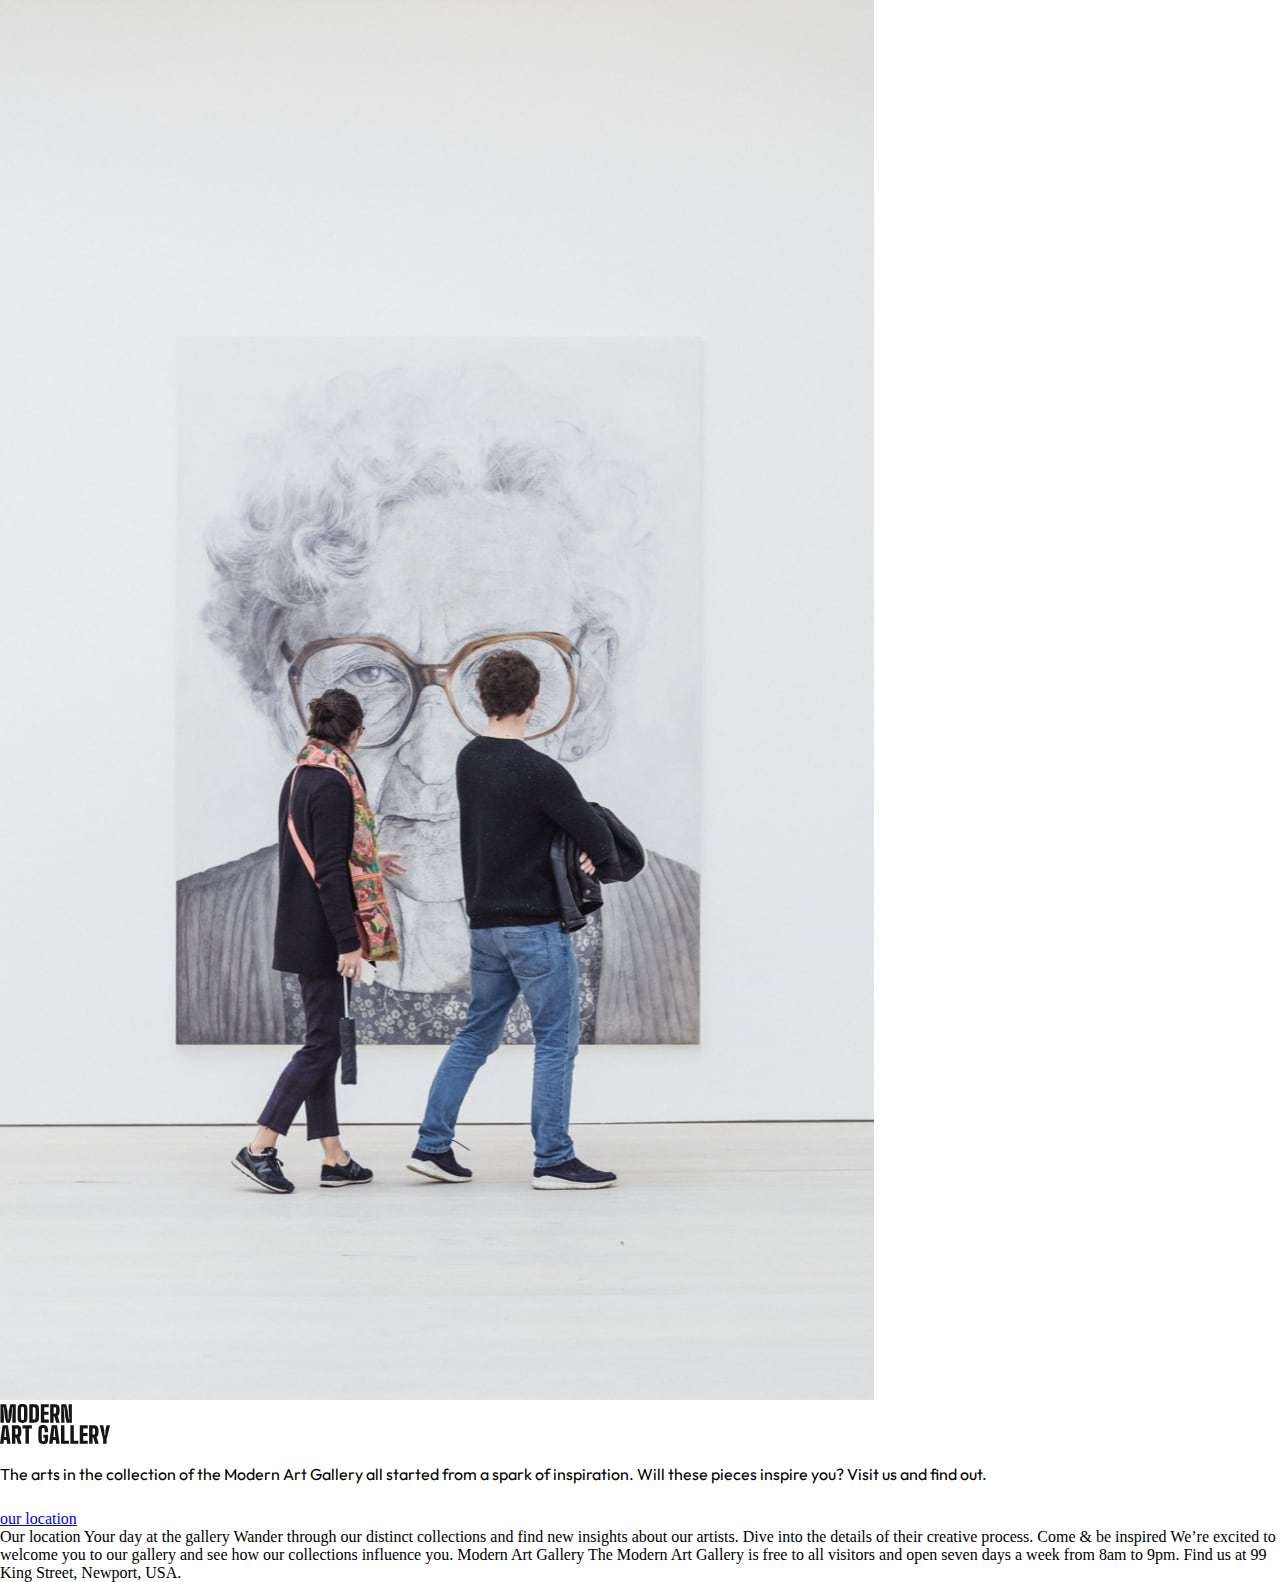
==== index.html @ 849cabda "file upload" ====
<!DOCTYPE html>
<html lang="en">
  <head>
    <meta charset="UTF-8" />
    <meta name="viewport" content="width=device-width, initial-scale=1.0" />
    <link rel="preconnect" href="https://fonts.googleapis.com" />
    <link rel="preconnect" href="https://fonts.gstatic.com" crossorigin />
    <link
      href="https://fonts.googleapis.com/css2?family=Big+Shoulders+Display:wght@900&display=swap"
      rel="stylesheet"
    />
    <link rel="preconnect" href="https://fonts.googleapis.com" />
    <link rel="preconnect" href="https://fonts.gstatic.com" crossorigin />
    <link
      href="https://fonts.googleapis.com/css2?family=Outfit:wght@300&display=swap"
      rel="stylesheet"
    />
    <link rel="stylesheet" href="./style.css" />

    <title>Art gallery website</title>
  </head>
  <body>
    <header>
      <div>
        <div>
          <picture>
            <source
              srcset="./starter-code/assets/desktop/image-hero@2x.jpg"
              media="(min-width: 1440px)"
            />
            <source
              srcset="./starter-code/assets/tablet/image-hero@2x.jpg"
              media="(min-width: 768px)"
            />
            <img
              class="mw-100"
              src="./starter-code/assets/mobile/image-hero@2x.jpg"
              alt=""
            />
          </picture>
        </div>
        <div>
          <img src="./starter-code/assets/logo-dark.svg" alt="" />
          <div>
            <p>
              The arts in the collection of the Modern Art Gallery all started
              from a spark of inspiration. Will these pieces inspire you? Visit
              us and find out.
            </p>
            <div>
              <a href="#">our location</a>
              <svg width="10" height="24" xmlns="http://www.w3.org/2000/svg">
                <path stroke="#FFF" fill="none" d="M9 24 1 12 9 0" />
              </svg>
            </div>
          </div>
        </div>
      </div>
    </header>
    <main></main>
    <footer></footer>

    Our location Your day at the gallery Wander through our distinct collections
    and find new insights about our artists. Dive into the details of their
    creative process. Come &amp; be inspired We’re excited to welcome you to our
    gallery and see how our collections influence you. Modern Art Gallery The
    Modern Art Gallery is free to all visitors and open seven days a week from
    8am to 9pm. Find us at 99 King Street, Newport, USA.
  </body>
</html>
---- style.css ----
* {
  box-sizing: border-box;
}

body {
  margin: 0 auto;
}

h1 {
  font-family: "Big Shoulders Display", cursive;
}

p {
  font-family: "Outfit", sans-serif;
}
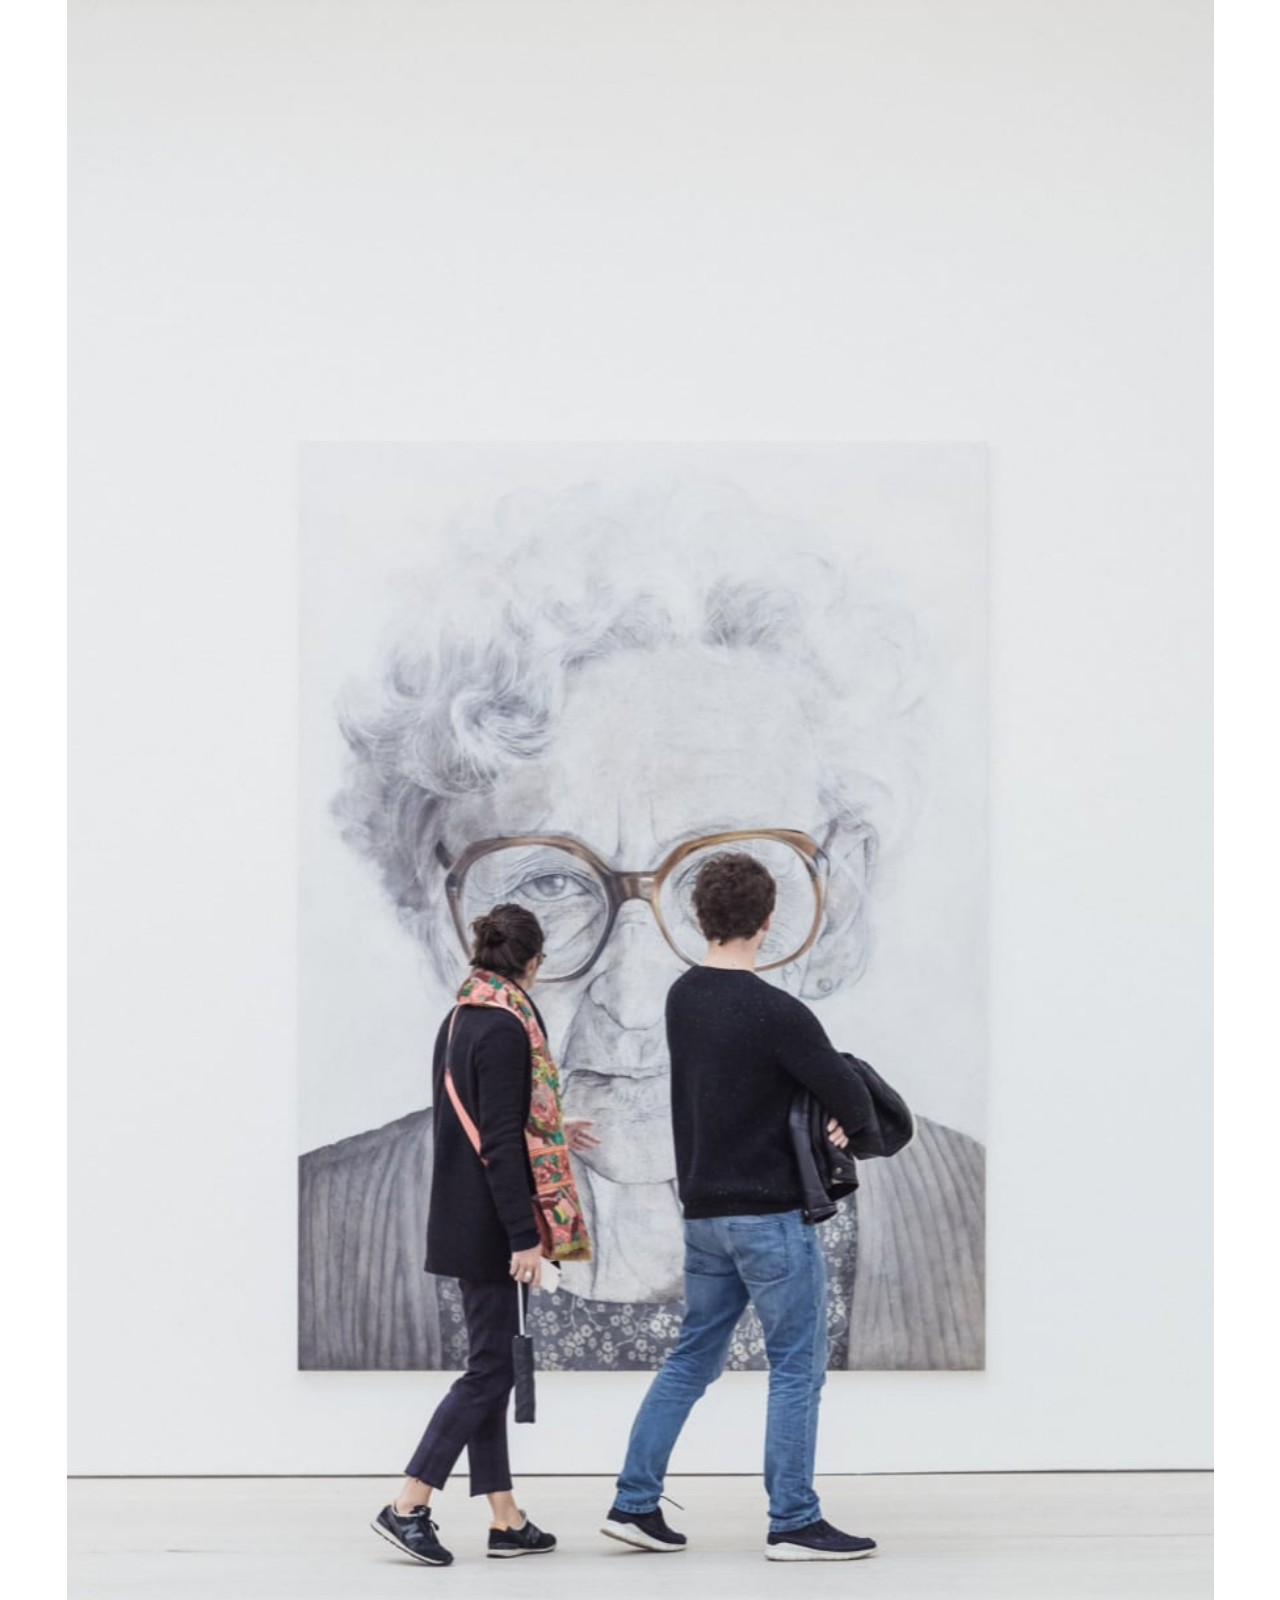
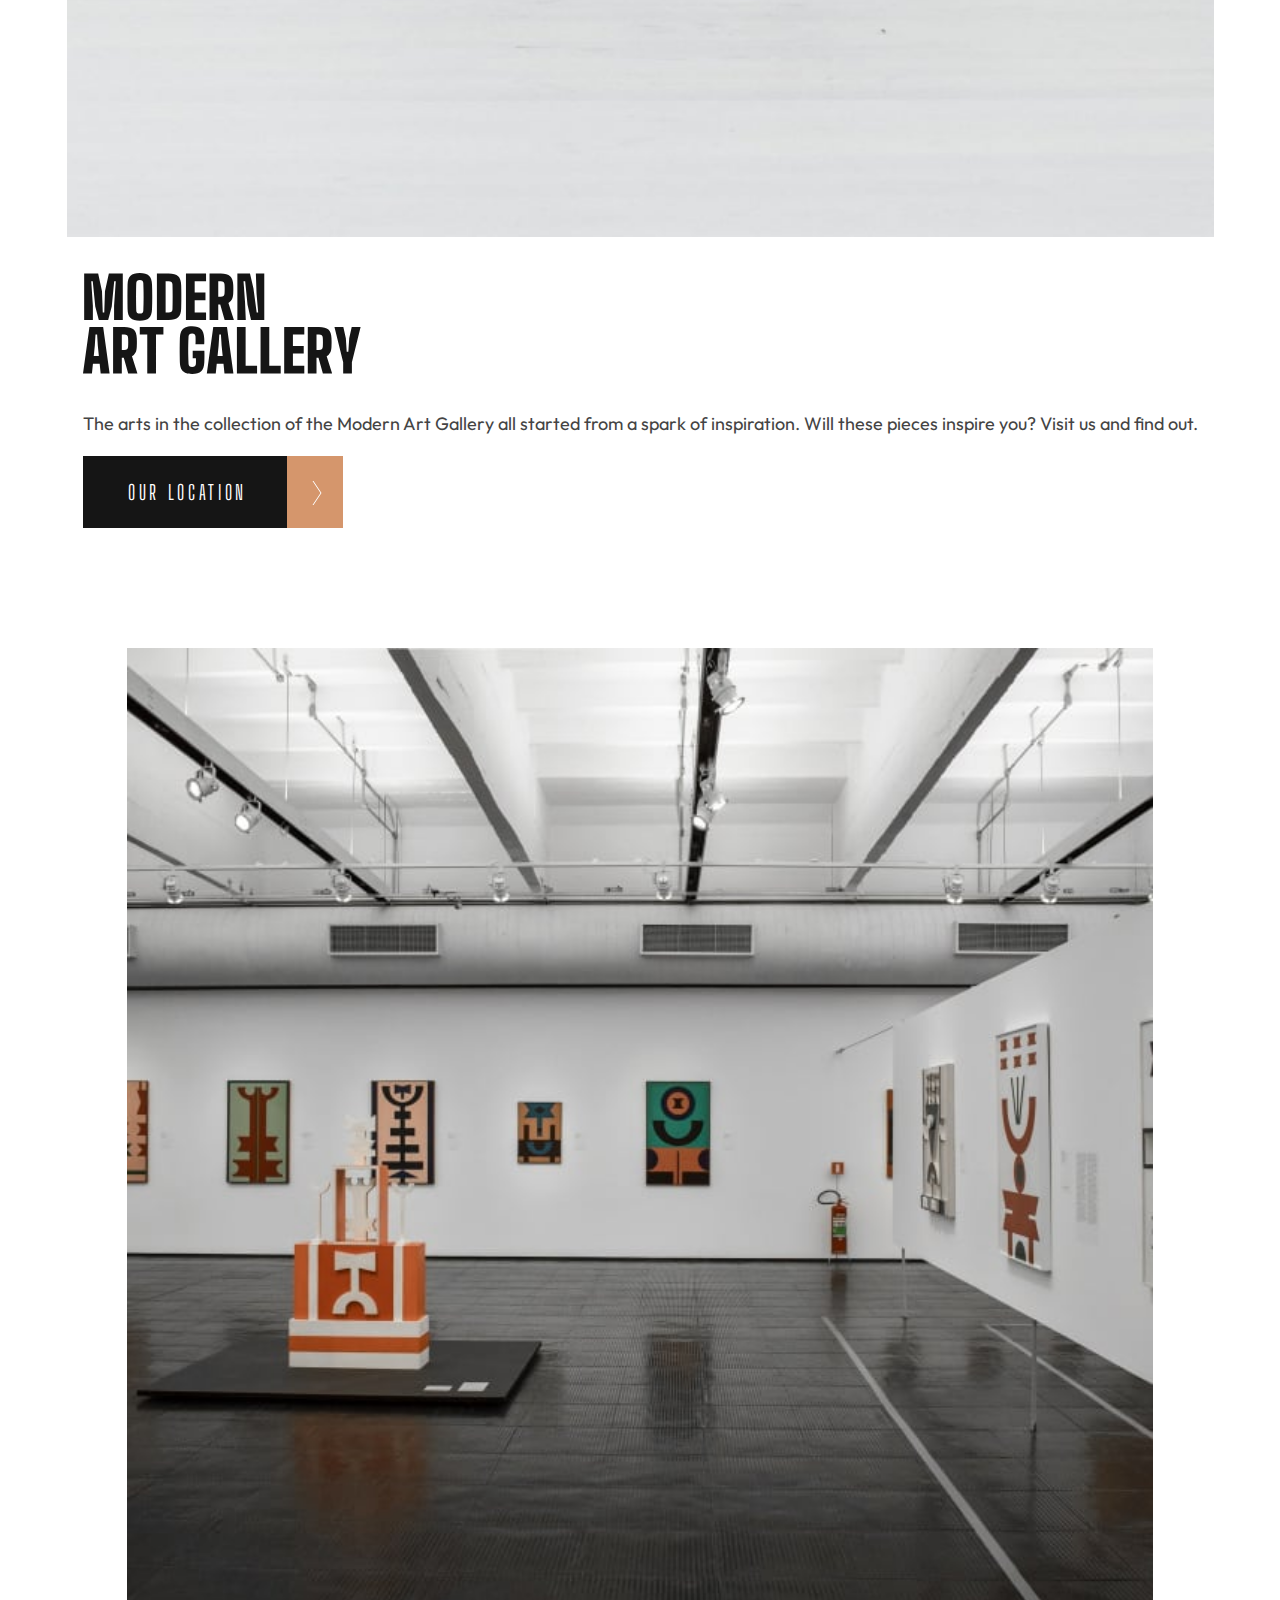
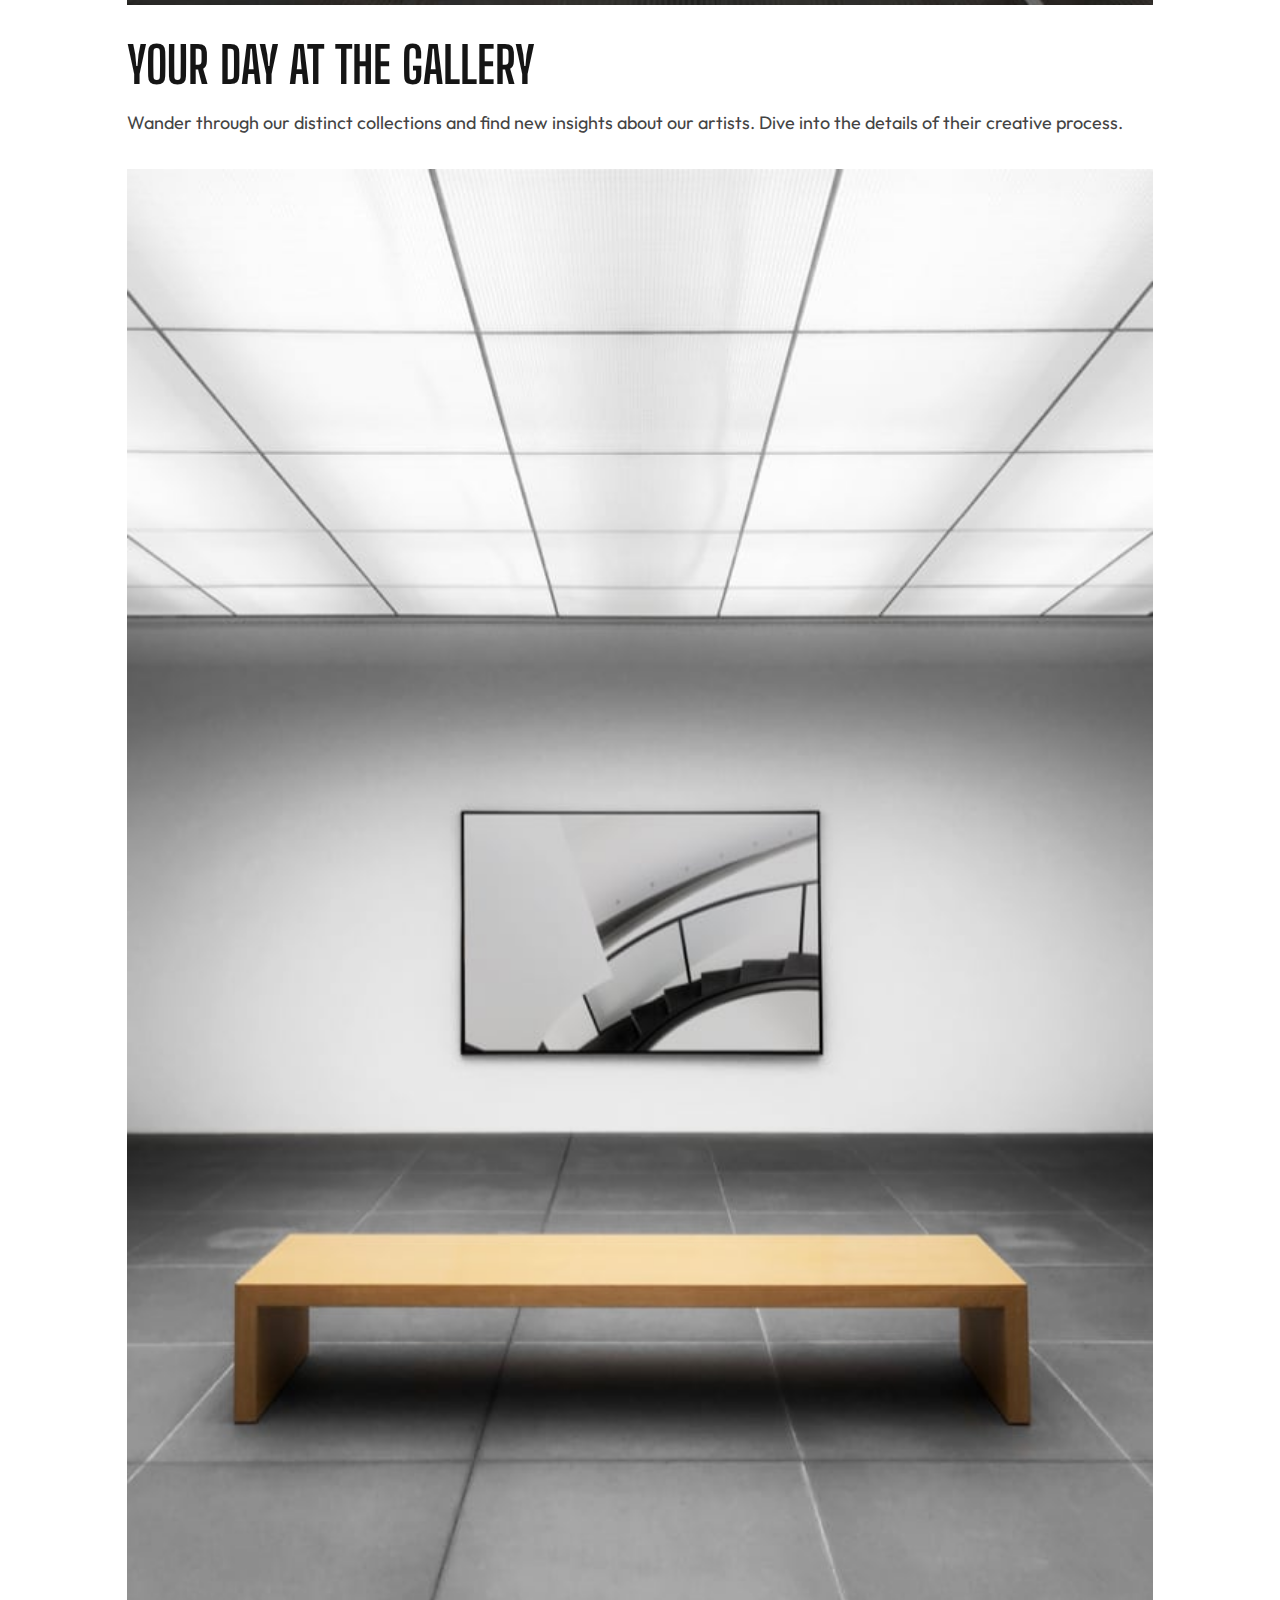
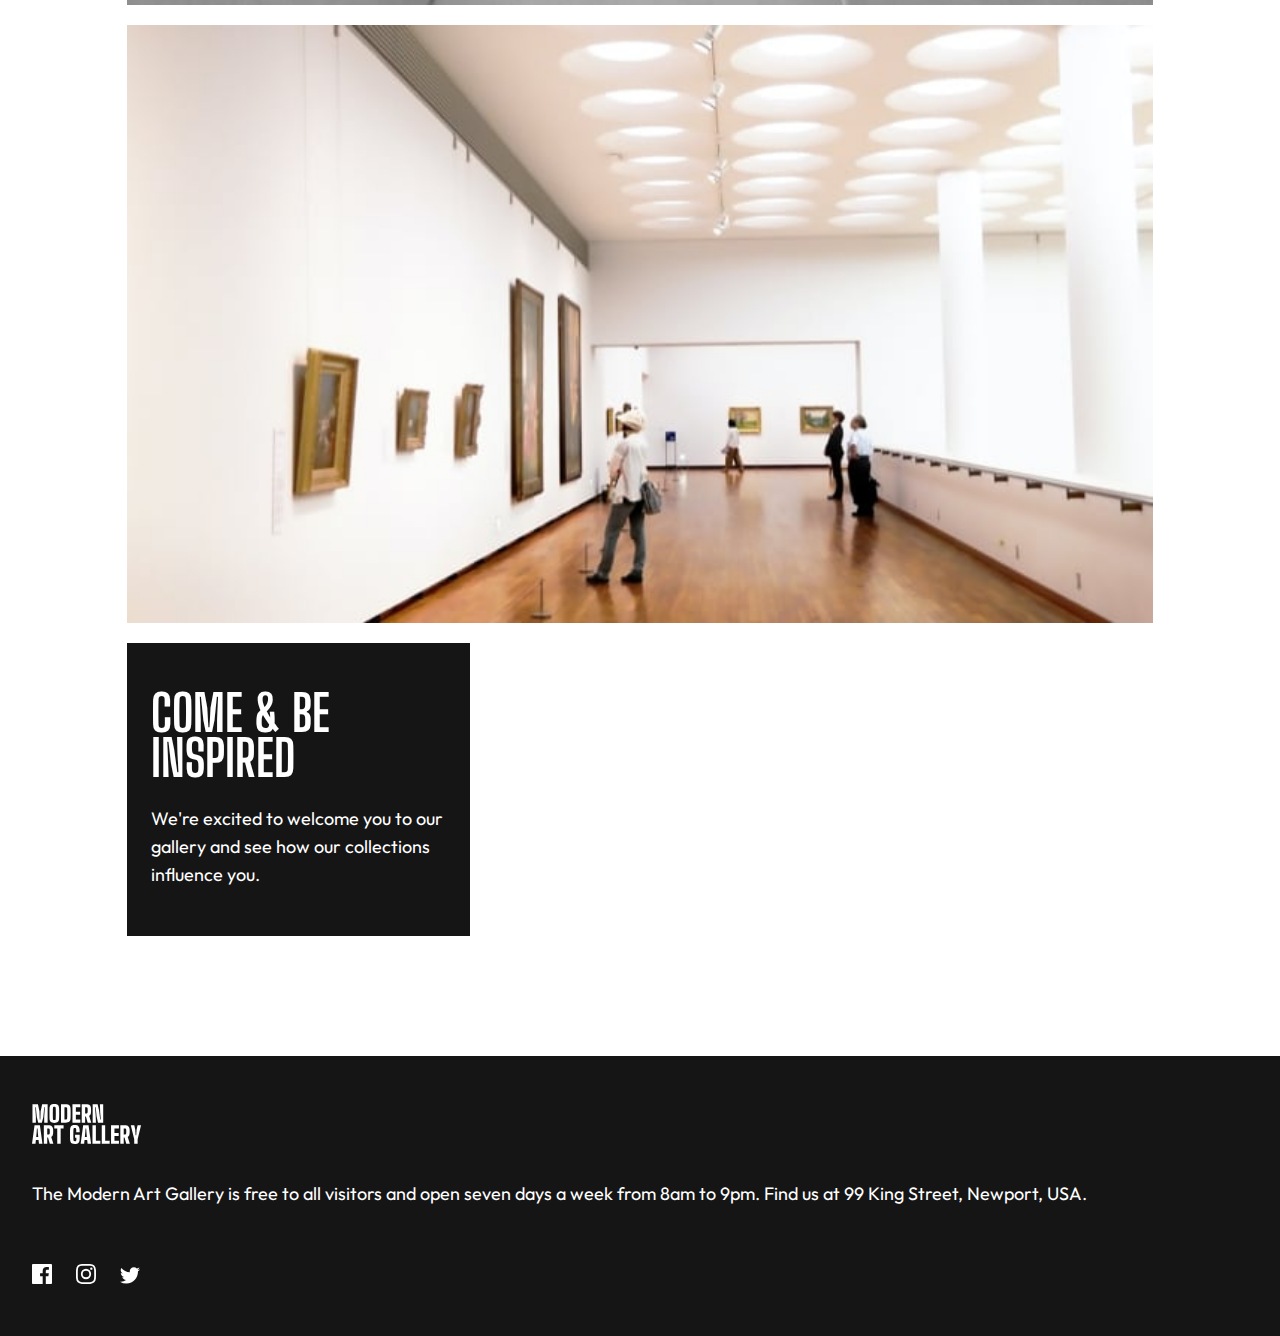
==== commit 2debc42c: "style update" ====
--- a/index.html
+++ b/index.html
@@ -21,8 +21,8 @@
   </head>
   <body>
     <header>
-      <div>
-        <div>
+      <div class="hero">
+        <div class="hero-img-container">
           <picture>
             <source
               srcset="./starter-code/assets/desktop/image-hero@2x.jpg"
@@ -33,38 +33,74 @@
               media="(min-width: 768px)"
             />
             <img
-              class="mw-100"
               src="./starter-code/assets/mobile/image-hero@2x.jpg"
               alt=""
             />
           </picture>
         </div>
-        <div>
-          <img src="./starter-code/assets/logo-dark.svg" alt="" />
+        <div class="container hero-container">
+          <img
+            class="hero-logo"
+            src="./starter-code/assets/logo-dark.svg"
+            alt=""
+          />
           <div>
-            <p>
+            <p class="hero-content">
               The arts in the collection of the Modern Art Gallery all started
               from a spark of inspiration. Will these pieces inspire you? Visit
               us and find out.
             </p>
-            <div>
+            <div class="btn">
               <a href="#">our location</a>
-              <svg width="10" height="24" xmlns="http://www.w3.org/2000/svg">
-                <path stroke="#FFF" fill="none" d="M9 24 1 12 9 0" />
+              <svg width="10" height="24" xmlns="http://www.w3.org/2000/svg"><path stroke="#FFF" fill="none" d="m1 0 8 12-8 12"/></svg>
               </svg>
             </div>
           </div>
         </div>
       </div>
     </header>
-    <main></main>
-    <footer></footer>
 
-    Our location Your day at the gallery Wander through our distinct collections
+    <main>
+      <div class="container main-container">
+        <div class="box box-1">
+          <img src="./starter-code/assets/mobile/image-grid-1@2x.jpg" alt="">
+        </div>
+        <div class="box box-2">
+          <h1>Your day at the gallery</h1>
+          <p>Wander through our distinct collections
     and find new insights about our artists. Dive into the details of their
-    creative process. Come &amp; be inspired We’re excited to welcome you to our
-    gallery and see how our collections influence you. Modern Art Gallery The
+    creative process.</p>
+        </div>
+        <div class="box box-3">
+          <img src="./starter-code/assets/mobile/image-grid-2@2x.jpg" alt="">
+        </div>
+        <div class="box box-4">
+          <img src="./starter-code/assets/mobile/image-grid-3@2x.jpg" alt="">
+        </div>
+        <div class="box box-5">
+          <h1>Come & be inspired</h1>
+          <p>We're excited to welcome you to our
+    gallery and see how our collections influence you.</p>
+        </div>
+      </div>
+    
+    </main>
+    <footer>
+      <div class="container footer-container">
+        <img class="footer-logo" 
+        src="./starter-code/assets/logo-light.svg" alt="">
+        <p> The
     Modern Art Gallery is free to all visitors and open seven days a week from
-    8am to 9pm. Find us at 99 King Street, Newport, USA.
+    8am to 9pm. Find us at 99 King Street, Newport, USA.</p>
+    <div class="social-container">
+      <img src="./starter-code/assets/icon-facebook.svg" alt="">
+      <img src="./starter-code/assets/icon-instagram.svg" alt="">
+      <img src="./starter-code/assets/icon-twitter.svg" alt="">
+    </div>
+      </div>
+     
+    </footer>
+
+   
   </body>
 </html>
--- a/style.css
+++ b/style.css
@@ -1,15 +1,202 @@
+:root {
+  --primary: #151515;
+  --secondary: #444444;
+  --white: #fff;
+  --custom: #d5966c;
+}
+
 * {
   box-sizing: border-box;
 }
 
 body {
   margin: 0 auto;
+  width: 100%;
+  min-height: 100vh;
+  display: flex;
+  justify-content: center;
+  align-items: center;
+  flex-direction: column;
+}
+
+img {
+  width: 100%;
+}
+
+.hero-logo {
+  width: 280px;
+  margin-top: 32px;
+  margin-bottom: 32px;
 }
 
 h1 {
   font-family: "Big Shoulders Display", cursive;
+  font-size: 50px;
+  line-height: 45px;
+  text-transform: uppercase;
+  margin-bottom: 21px;
 }
 
 p {
   font-family: "Outfit", sans-serif;
-}
+  font-size: 18px;
+  line-height: 28px;
+  margin-top: 0;
+}
+
+.hero-content {
+  color: var(--secondary);
+}
+
+.btn {
+  background-color: var(--primary);
+  width: 260px;
+  height: 72px;
+  position: relative;
+  display: flex;
+  justify-content: center;
+  align-items: center;
+  cursor: pointer;
+}
+
+.btn a {
+  color: var(--white);
+  text-decoration: none;
+  font-family: "Big Shoulders Display", cursive;
+  text-transform: uppercase;
+  letter-spacing: 3.64px;
+  padding-right: 50px;
+  font-size: 20px;
+}
+
+svg {
+  background-color: var(--custom);
+  width: 56px;
+  height: 72px;
+  position: absolute;
+  right: 0;
+  padding-top: 25px;
+  padding-left: 25px;
+}
+
+.container {
+  padding-left: 16px;
+  padding-right: 16px;
+}
+
+header {
+  margin-bottom: 120px;
+}
+
+.box {
+  margin-bottom: 16px;
+}
+
+.box-2 h1 {
+  padding-right: 45px;
+  color: var(--primary);
+}
+.box-2 p {
+  padding-right: 30px;
+  color: var(--secondary);
+  margin-bottom: 32px;
+}
+
+.box-5 {
+  color: var(--white);
+  background-color: var(--primary);
+  width: 343px;
+  height: 293px;
+  padding-top: 48px;
+  padding-left: 24px;
+  margin-bottom: 120px;
+}
+
+.box-5 h1 {
+  margin-top: 0;
+  margin-bottom: 24px;
+}
+
+footer {
+  width: 100%;
+  background-color: var(--primary);
+  color: var(--white);
+}
+
+.footer-container {
+  padding: 48px 32px;
+}
+
+.footer-logo {
+  width: 110px;
+  margin-bottom: 32px;
+}
+
+.social-container img {
+  width: 20px;
+  margin-right: 20px;
+  margin-top: 38px;
+}
+
+@media (min-width: 768px) {
+  /* header {
+    width: 100%;
+  }
+
+  img {
+    width: 437px;
+  }
+
+  .hero {
+    display: flex;
+    position: relative;
+  }
+
+  .hero-container {
+    position: absolute;
+    top: 145px;
+    left: 389px;
+    width: 339px;
+  }
+
+  .hero-content,
+  .hero-logo {
+    margin-bottom: 48px;
+  } */
+}
+
+@media (min-width: 1000px) {
+  /* img {
+    width: 540px;
+  }
+
+  .hero-container {
+    position: absolute;
+    top: 190px;
+    left: 110px;
+    display: flex;
+    justify-content: space-between;
+    width: 1180px;
+  }
+
+  .hero-img-container {
+    position: relative;
+    background-color: var(--primary);
+    width: 990px;
+    display: flex;
+    justify-content: end;
+  }
+
+  .hero-logo {
+    width: 514px;
+  }
+
+  .hero-content {
+    width: 350px;
+    font-size: 22px;
+    line-height: 32px;
+  }
+
+  main {
+  } */
+}
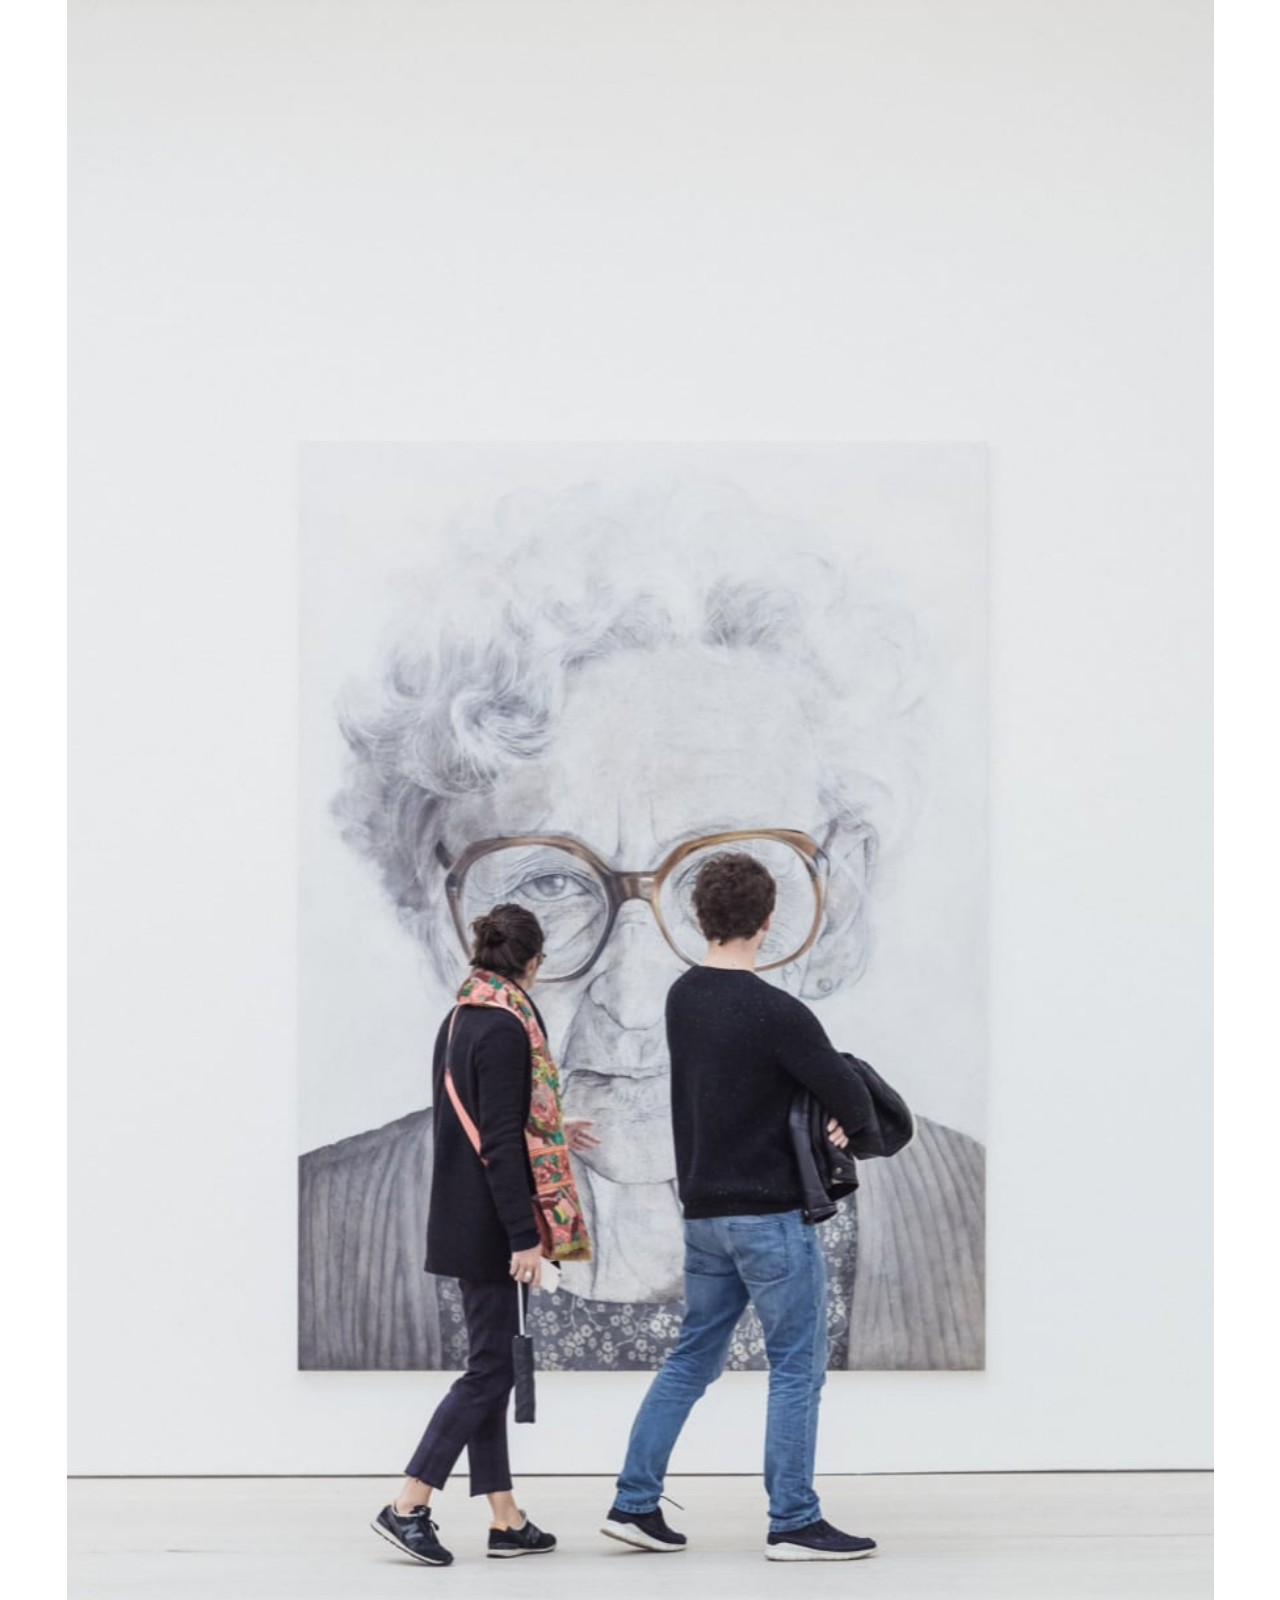
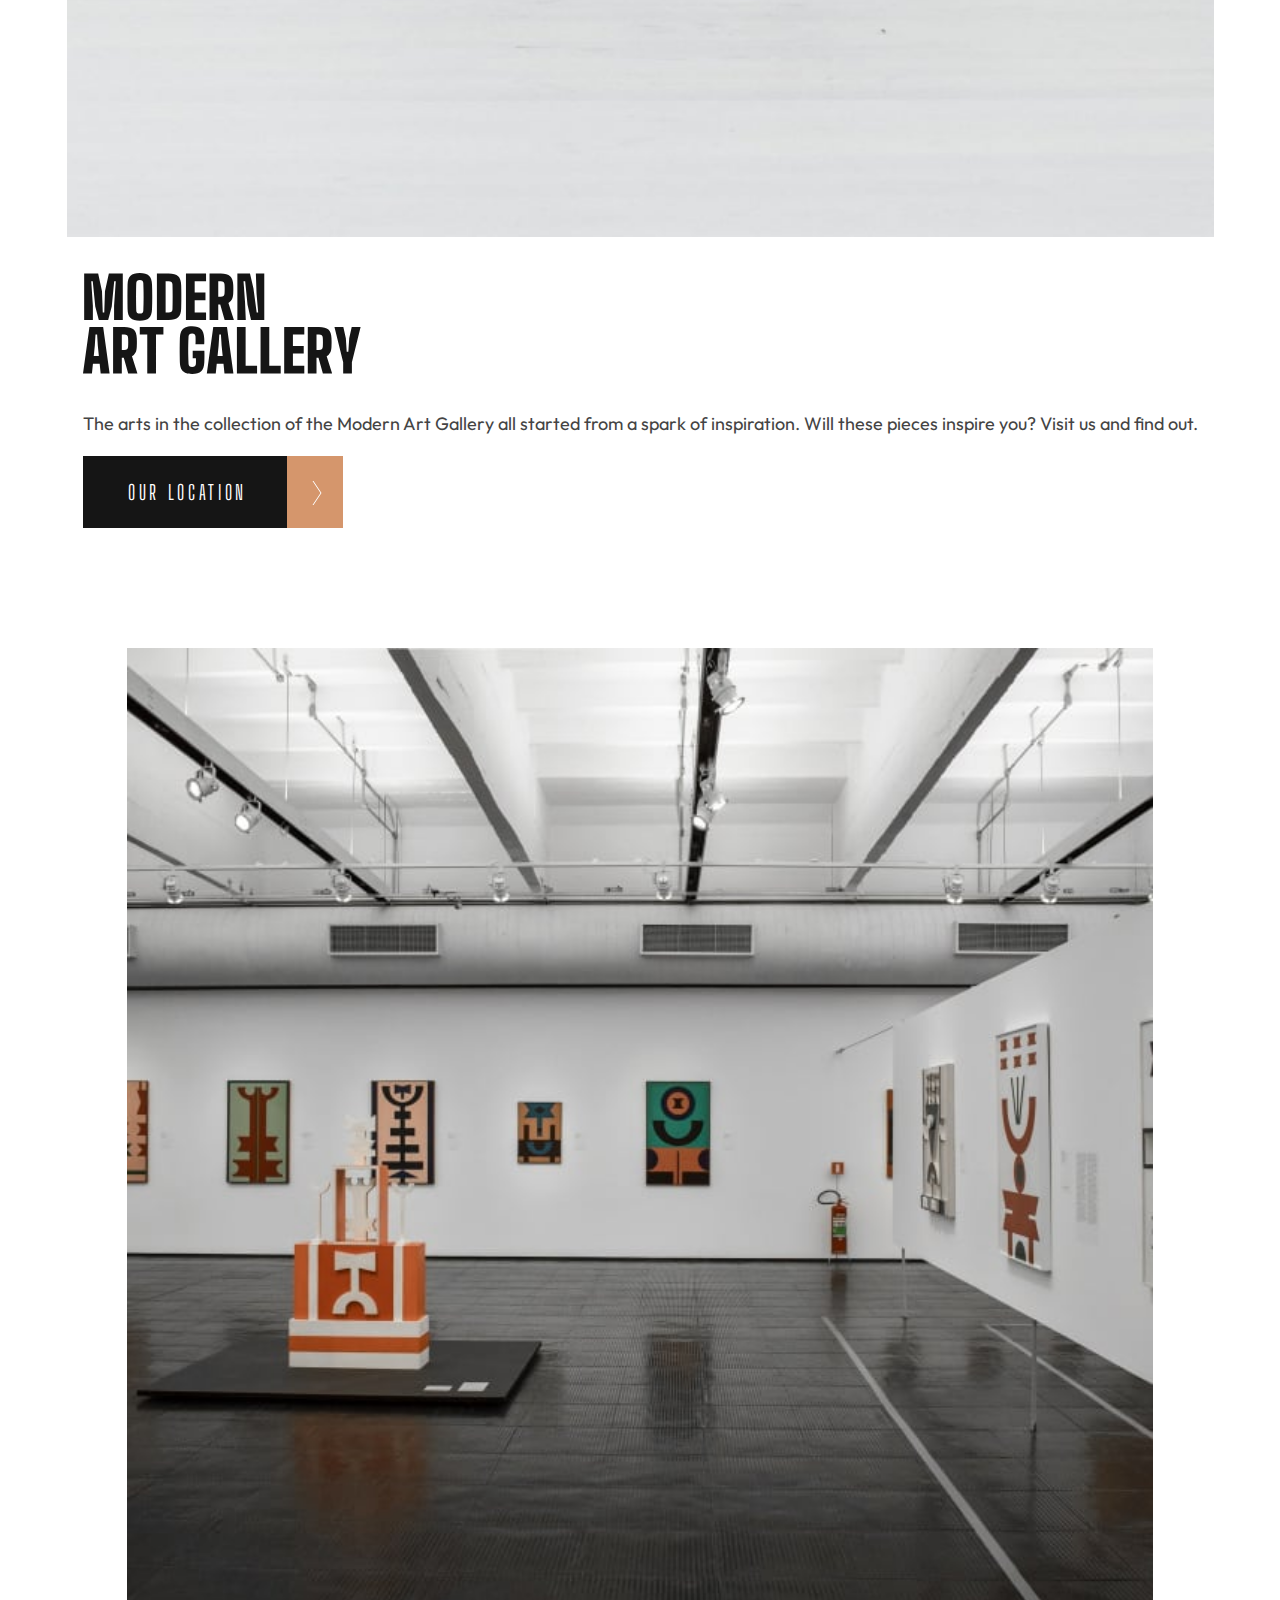
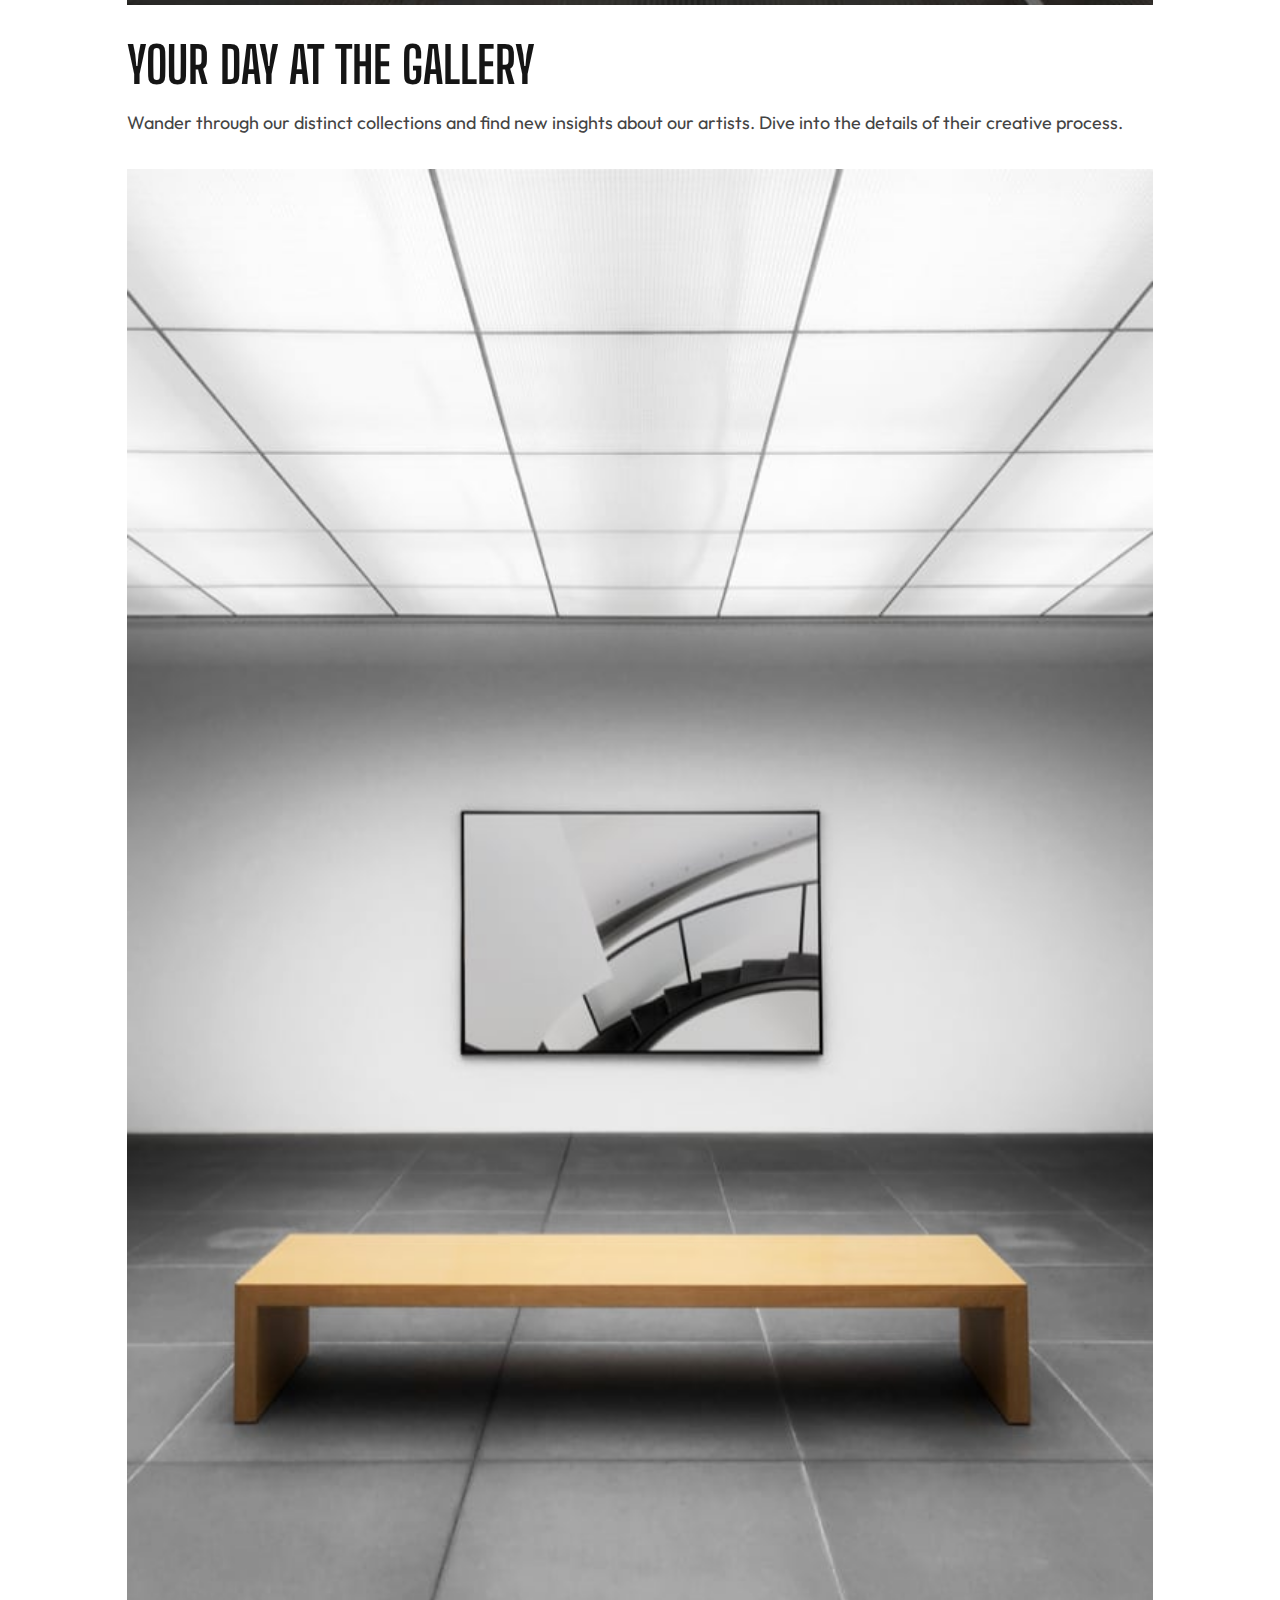
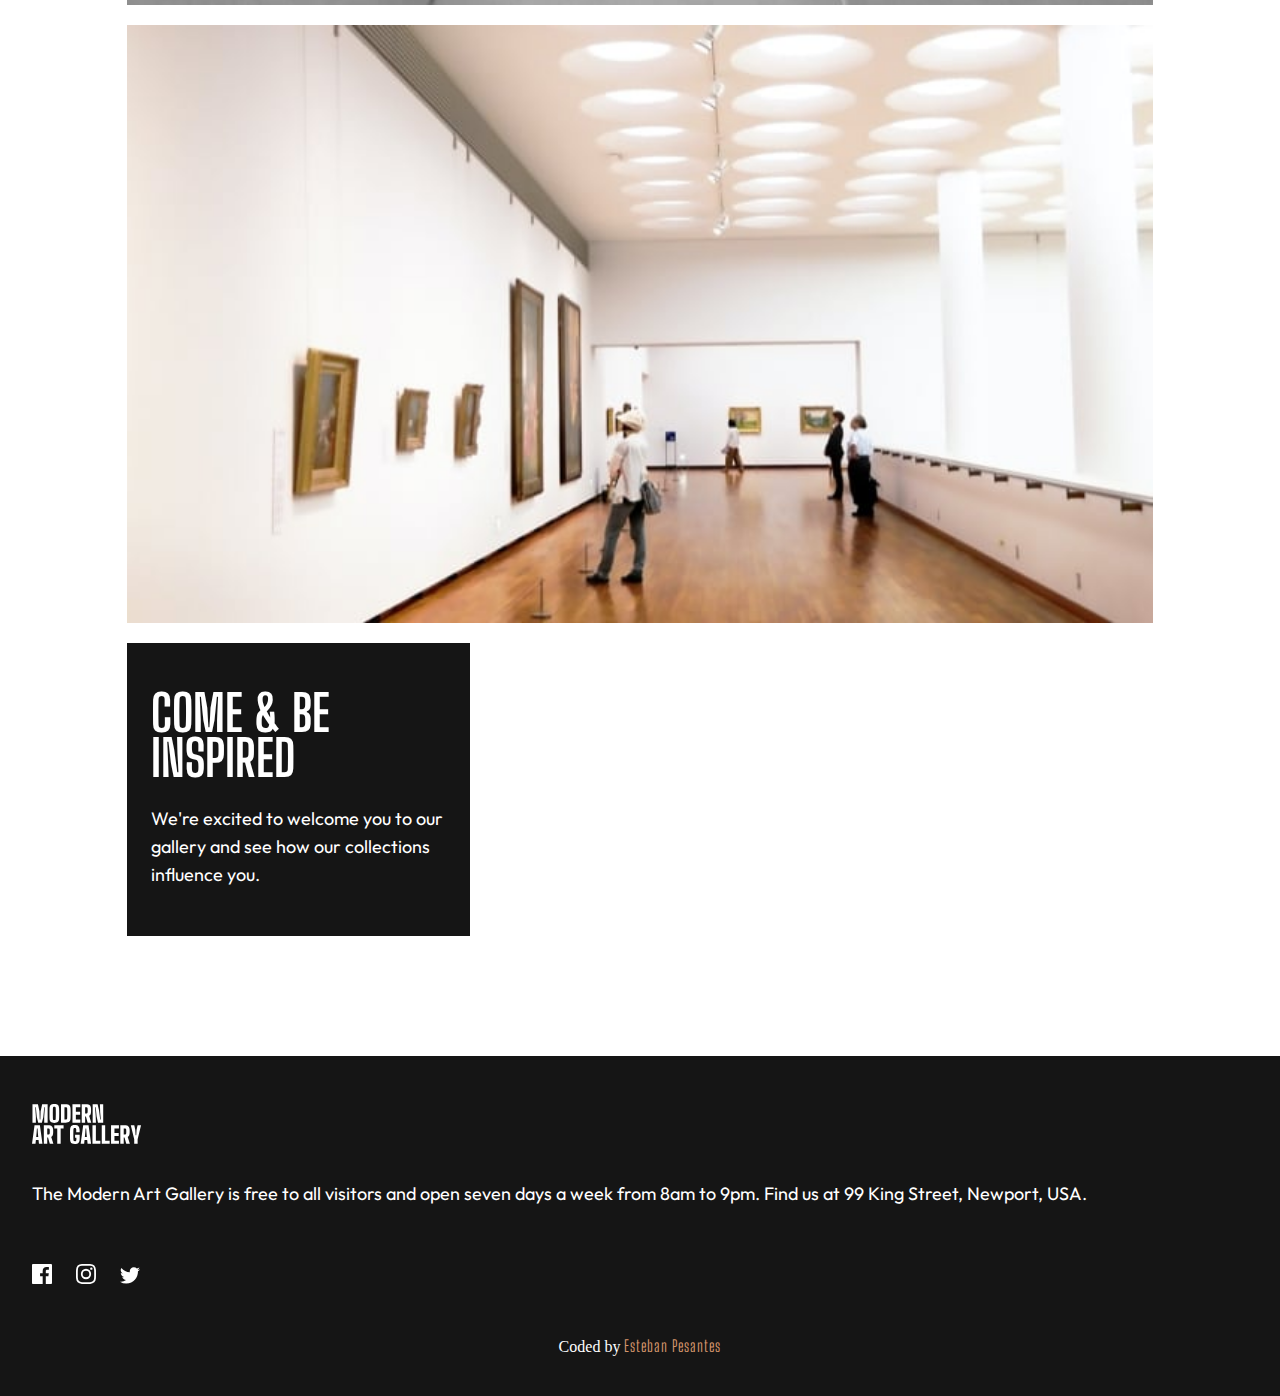
==== commit b22ff788: "update" ====
--- a/index.html
+++ b/index.html
@@ -98,6 +98,15 @@
       <img src="./starter-code/assets/icon-twitter.svg" alt="">
     </div>
       </div>
+
+      <div class="attribution">
+        Coded by
+        <a
+          href="https://www.frontendmentor.io/profile/estebanp2022"
+          target="_blank"
+          >Esteban Pesantes</a
+        >
+      </div>
      
     </footer>
 
--- a/style.css
+++ b/style.css
@@ -121,6 +121,7 @@
   width: 100%;
   background-color: var(--primary);
   color: var(--white);
+  padding-bottom: 40px;
 }
 
 .footer-container {
@@ -136,6 +137,17 @@
   width: 20px;
   margin-right: 20px;
   margin-top: 38px;
+}
+
+.attribution {
+  text-align: center;
+}
+
+.attribution a {
+  text-decoration: none;
+  color: var(--custom);
+  font-family: "Big Shoulders Display", cursive;
+  letter-spacing: 1px;
 }
 
 @media (min-width: 768px) {
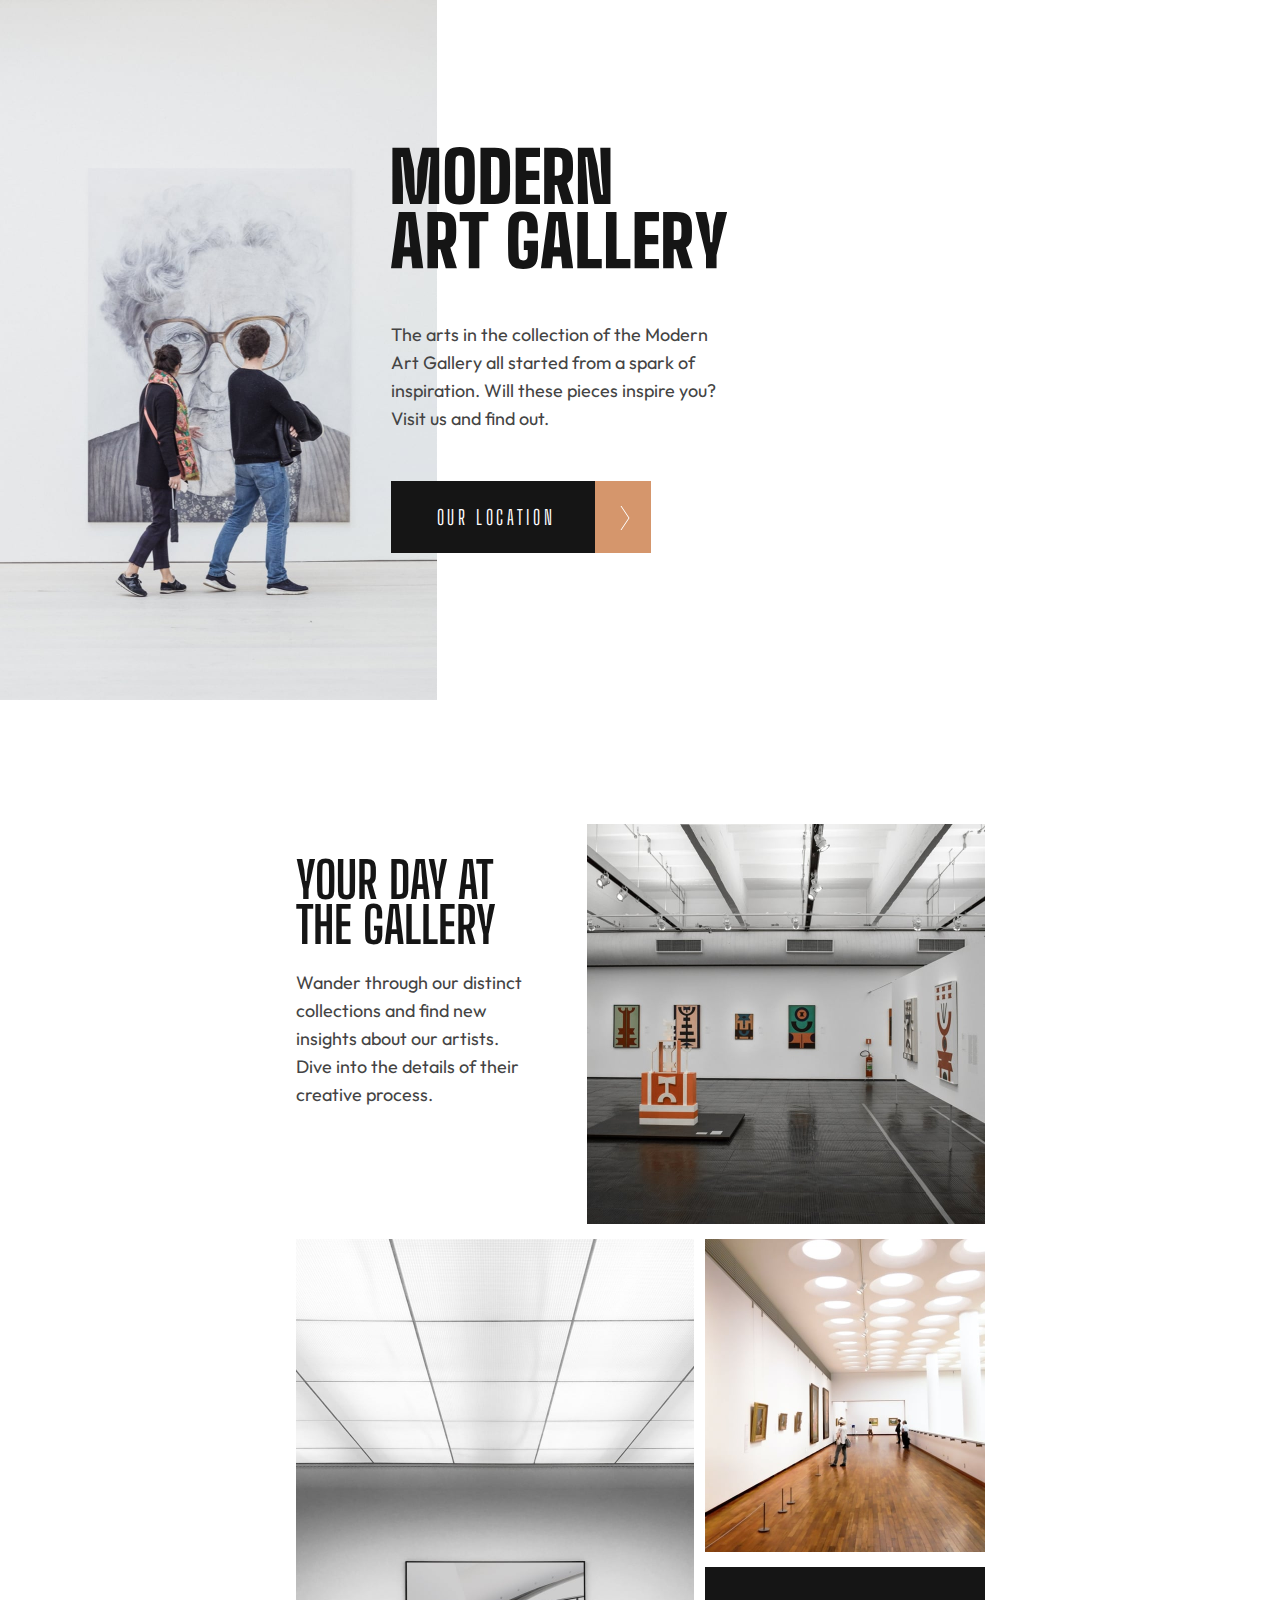
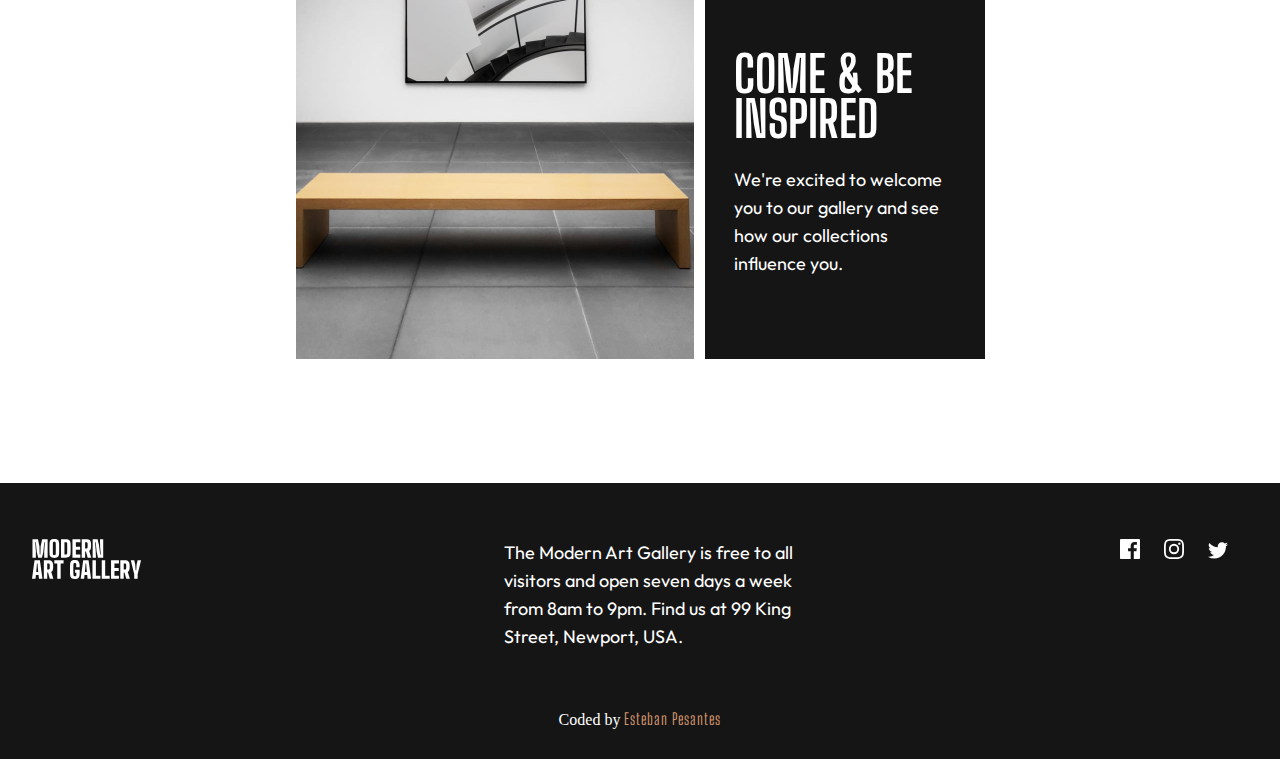
==== commit 1b25e7c9: "css update" ====
--- a/index.html
+++ b/index.html
@@ -63,7 +63,20 @@
     <main>
       <div class="container main-container">
         <div class="box box-1">
-          <img src="./starter-code/assets/mobile/image-grid-1@2x.jpg" alt="">
+          <picture>
+            <source
+              srcset="./starter-code/assets/desktop/image-grid-1@2x.jpg"
+              media="(min-width: 1440px)"
+            />
+            <source
+              srcset="./starter-code/assets/tablet/image-grid-1@2x.jpg"
+              media="(min-width: 768px)"
+            />
+            <img
+              src="./starter-code/assets/mobile/image-grid-1@2x.jpg"
+              alt=""
+            />
+          </picture>
         </div>
         <div class="box box-2">
           <h1>Your day at the gallery</h1>
@@ -72,10 +85,37 @@
     creative process.</p>
         </div>
         <div class="box box-3">
-          <img src="./starter-code/assets/mobile/image-grid-2@2x.jpg" alt="">
+          <picture>
+            <source
+              srcset="./starter-code/assets/desktop/image-grid-2@2x.jpg"
+              media="(min-width: 1440px)"
+            />
+            <source
+              srcset="./starter-code/assets/tablet/image-grid-2@2x.jpg"
+              media="(min-width: 768px)"
+            />
+            <img
+              src="./starter-code/assets/mobile/image-grid-2@2x.jpg"
+              alt=""
+            />
+          </picture>
         </div>
         <div class="box box-4">
-          <img src="./starter-code/assets/mobile/image-grid-3@2x.jpg" alt="">
+          <picture>
+            <source
+              srcset="./starter-code/assets/desktop/image-grid-3@2x.jpg"
+              media="(min-width: 1440px)"
+            />
+            <source
+              srcset="./starter-code/assets/tablet/image-grid-3@2x.jpg"
+              media="(min-width: 768px)"
+            />
+            <img
+              src="./starter-code/assets/mobile/image-grid-3@2x.jpg"
+              alt=""
+            />
+          </picture>
+          
         </div>
         <div class="box box-5">
           <h1>Come & be inspired</h1>
--- a/style.css
+++ b/style.css
@@ -105,10 +105,9 @@
 .box-5 {
   color: var(--white);
   background-color: var(--primary);
-  width: 343px;
+  /* width: 343px; */
   height: 293px;
-  padding-top: 48px;
-  padding-left: 24px;
+  padding: 48px 24px 0;
   margin-bottom: 120px;
 }
 
@@ -121,11 +120,11 @@
   width: 100%;
   background-color: var(--primary);
   color: var(--white);
-  padding-bottom: 40px;
+  padding-bottom: 30px;
 }
 
 .footer-container {
-  padding: 48px 32px;
+  padding: 48px 32px 40px;
 }
 
 .footer-logo {
@@ -151,30 +150,106 @@
 }
 
 @media (min-width: 768px) {
-  /* header {
+  header {
+    display: flex;
     width: 100%;
   }
 
-  img {
+  .hero {
+    position: relative;
+  }
+
+  .hero-img-container img {
     width: 437px;
   }
 
-  .hero {
-    display: flex;
-    position: relative;
-  }
-
   .hero-container {
+    width: 375px;
     position: absolute;
-    top: 145px;
-    left: 389px;
+    top: 115px;
+    left: 375px;
+  }
+
+  .hero-logo {
     width: 339px;
-  }
-
-  .hero-content,
-  .hero-logo {
     margin-bottom: 48px;
-  } */
+  }
+
+  .hero-content {
+    margin-bottom: 48px;
+  }
+
+  .main-container {
+    display: grid;
+    grid-template-columns: repeat(3, auto);
+    grid-template-rows: repeat(3, auto);
+    gap: 11px;
+    margin-bottom: 120px;
+  }
+
+  .box {
+    margin: 0;
+  }
+
+  .box-1 {
+    grid-column: 2 / 4;
+    grid-row: 1 / 2;
+  }
+
+  .box-1 img,
+  .box-3 img {
+    width: 398px;
+  }
+  .box-2 {
+    grid-column: 1 / 2;
+    grid-row: 1 / 1;
+    width: 280px;
+    height: 400px;
+    margin-bottom: 0;
+    padding-right: 20px;
+  }
+  .box-3 {
+    grid-column: 1 / 3;
+    grid-row: 2 / 4;
+  }
+  .box-4 {
+    grid-column: 3 / 4;
+    grid-row: 2 / 3;
+  }
+
+  .box-4 {
+    width: 280px;
+    height: 313px;
+  }
+  .box-5 {
+    grid-column: 3 / 4;
+    grid-row: 3 / 4;
+    width: 280px;
+    height: 392px;
+    padding: 85px 29px;
+  }
+
+  .footer-container {
+    display: flex;
+    width: 100%;
+    justify-content: space-between;
+    align-items: start;
+    padding-top: 56px;
+  }
+
+  .footer-container p {
+    width: 320px;
+  }
+
+  .footer-logo {
+    width: 110px;
+    height: 40px;
+    margin-right: 65px;
+  }
+
+  .social-container img {
+    margin-top: 0;
+  }
 }
 
 @media (min-width: 1000px) {
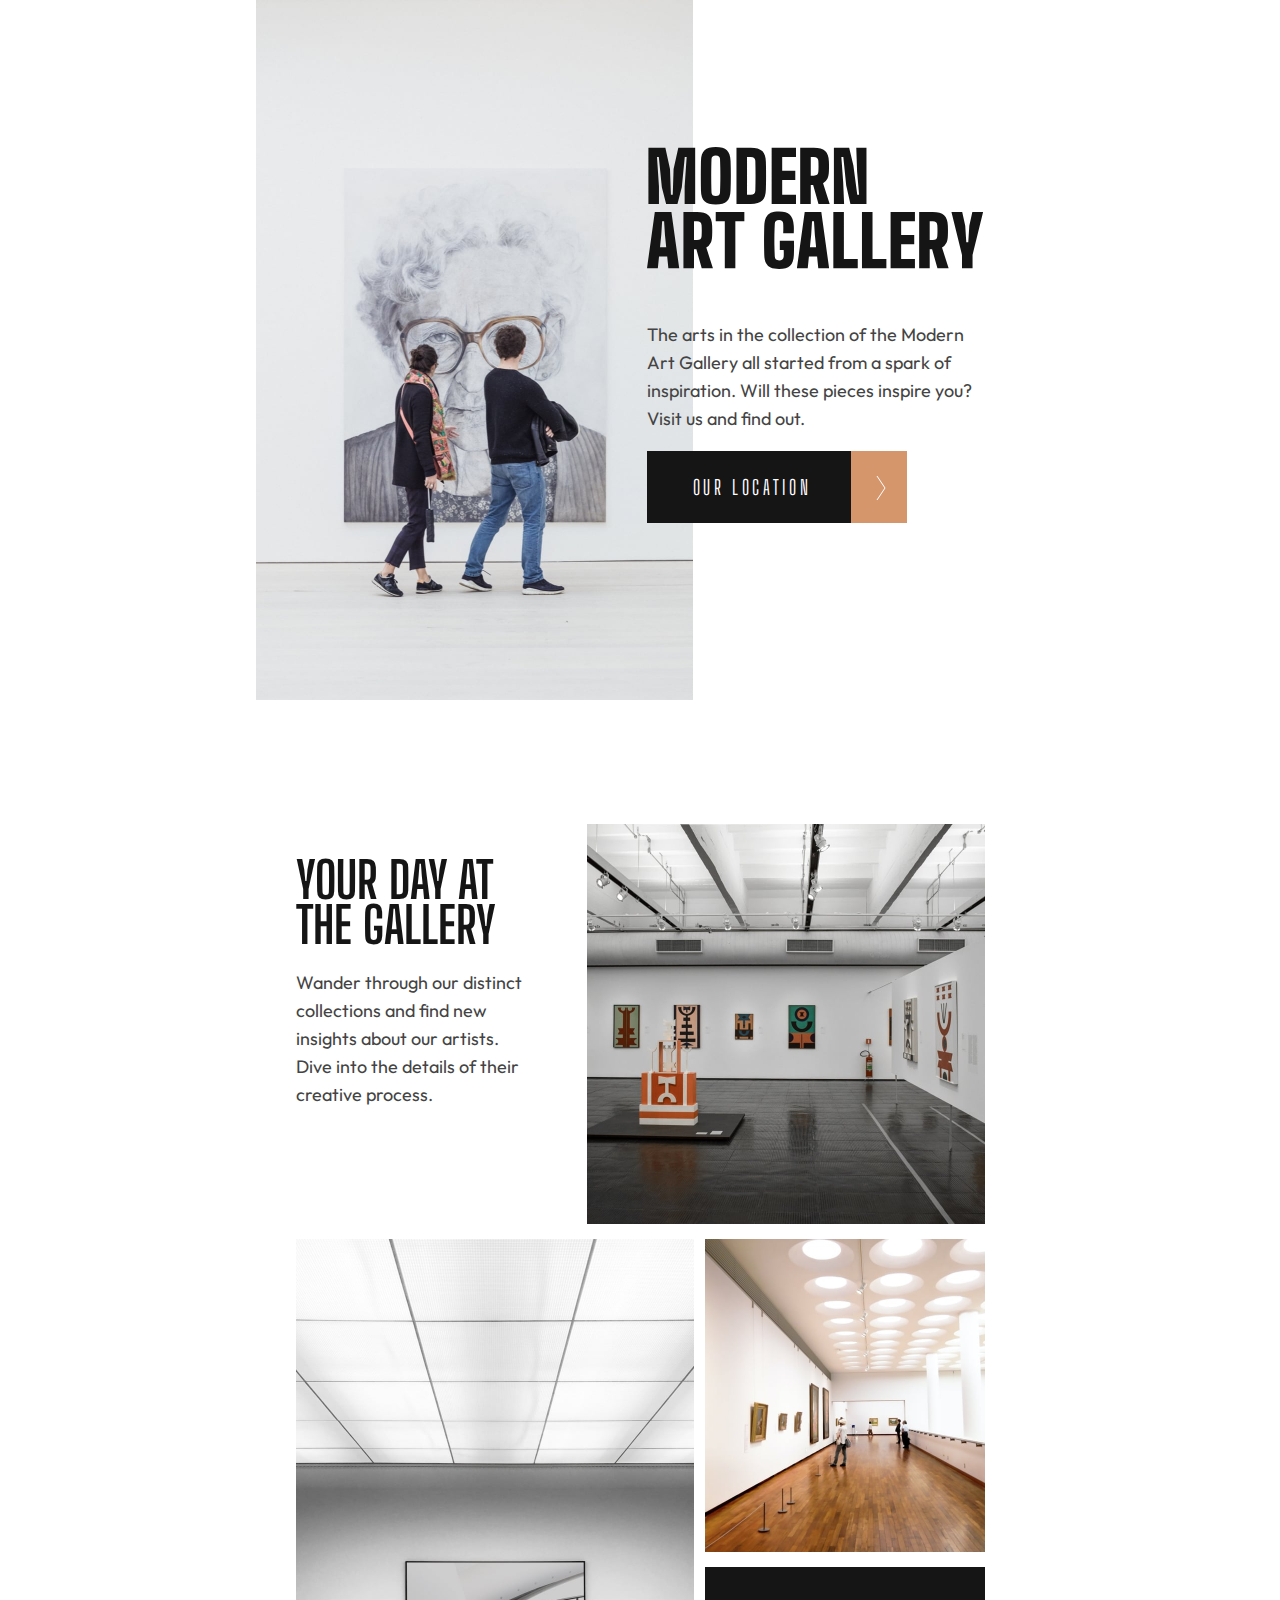
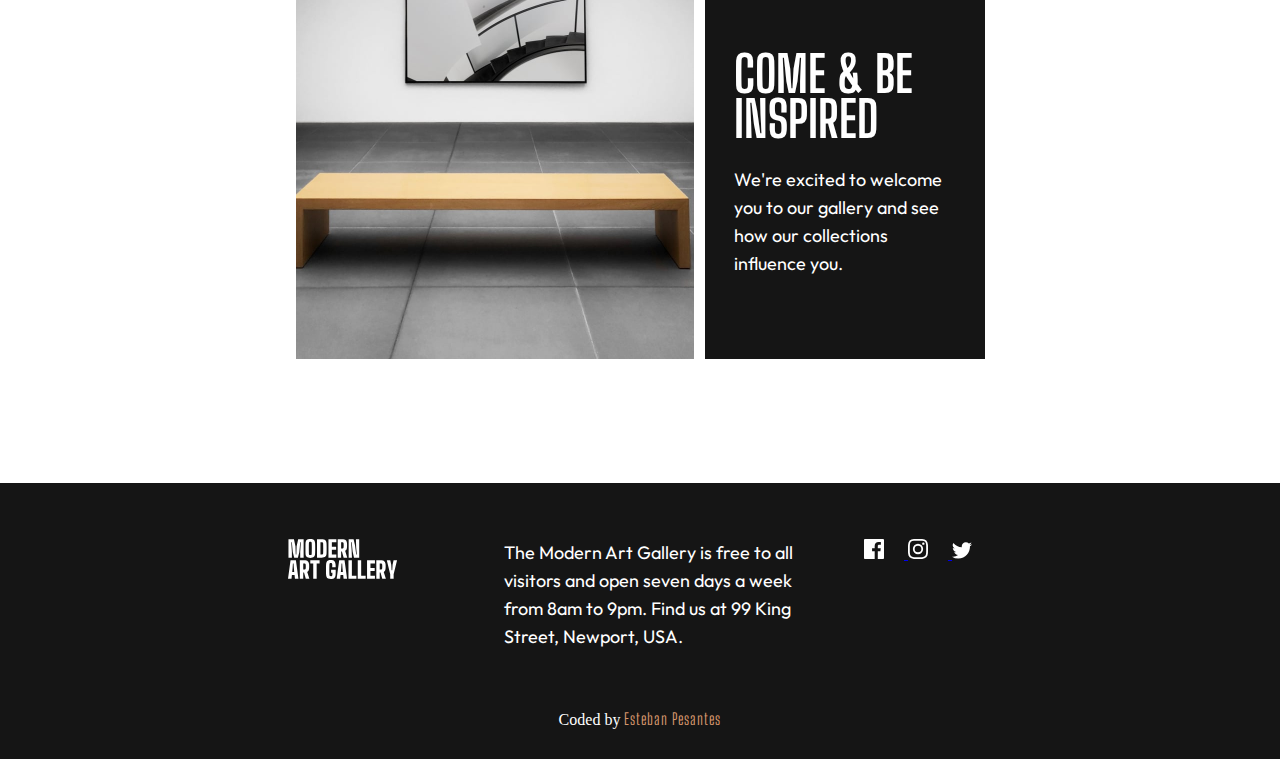
==== commit b3358c51: "style update" ====
--- a/index.html
+++ b/index.html
@@ -15,9 +15,9 @@
       href="https://fonts.googleapis.com/css2?family=Outfit:wght@300&display=swap"
       rel="stylesheet"
     />
-    <link rel="stylesheet" href="./style.css" />
+    <link rel="stylesheet" href="./index.css" />
 
-    <title>Art gallery website</title>
+    <title>Art Gallery</title>
   </head>
   <body>
     <header>
@@ -32,10 +32,7 @@
               srcset="./starter-code/assets/tablet/image-hero@2x.jpg"
               media="(min-width: 768px)"
             />
-            <img
-              src="./starter-code/assets/mobile/image-hero@2x.jpg"
-              alt=""
-            />
+            <img src="./starter-code/assets/mobile/image-hero@2x.jpg" alt="" />
           </picture>
         </div>
         <div class="container hero-container">
@@ -44,16 +41,18 @@
             src="./starter-code/assets/logo-dark.svg"
             alt=""
           />
-          <div>
-            <p class="hero-content">
+          <div class="hero-content">
+            <p>
               The arts in the collection of the Modern Art Gallery all started
               from a spark of inspiration. Will these pieces inspire you? Visit
               us and find out.
             </p>
             <div class="btn">
-              <a href="#">our location</a>
-              <svg width="10" height="24" xmlns="http://www.w3.org/2000/svg"><path stroke="#FFF" fill="none" d="m1 0 8 12-8 12"/></svg>
-              </svg>
+              <a href="./location.html"
+                >our location
+                <svg width="10" height="24" xmlns="http://www.w3.org/2000/svg">
+                  <path stroke="#FFF" fill="none" d="m1 0 8 12-8 12" /></svg
+              ></a>
             </div>
           </div>
         </div>
@@ -80,9 +79,10 @@
         </div>
         <div class="box box-2">
           <h1>Your day at the gallery</h1>
-          <p>Wander through our distinct collections
-    and find new insights about our artists. Dive into the details of their
-    creative process.</p>
+          <p>
+            Wander through our distinct collections and find new insights about
+            our artists. Dive into the details of their creative process.
+          </p>
         </div>
         <div class="box box-3">
           <picture>
@@ -115,28 +115,41 @@
               alt=""
             />
           </picture>
-          
         </div>
         <div class="box box-5">
           <h1>Come & be inspired</h1>
-          <p>We're excited to welcome you to our
-    gallery and see how our collections influence you.</p>
+          <p>
+            We're excited to welcome you to our gallery and see how our
+            collections influence you.
+          </p>
         </div>
       </div>
-    
     </main>
     <footer>
       <div class="container footer-container">
-        <img class="footer-logo" 
-        src="./starter-code/assets/logo-light.svg" alt="">
-        <p> The
-    Modern Art Gallery is free to all visitors and open seven days a week from
-    8am to 9pm. Find us at 99 King Street, Newport, USA.</p>
-    <div class="social-container">
-      <img src="./starter-code/assets/icon-facebook.svg" alt="">
-      <img src="./starter-code/assets/icon-instagram.svg" alt="">
-      <img src="./starter-code/assets/icon-twitter.svg" alt="">
-    </div>
+        <img
+          class="footer-logo"
+          src="./starter-code/assets/logo-light.svg"
+          alt=""
+        />
+        <p>
+          The Modern Art Gallery is free to all visitors and open seven days a
+          week from 8am to 9pm. Find us at 99 King Street, Newport, USA.
+        </p>
+        <div class="social-container">
+          <a href="#">
+            <img src="./starter-code/assets/icon-facebook.svg" alt="facebook" />
+          </a>
+          <a href="#">
+            <img
+              src="./starter-code/assets/icon-instagram.svg"
+              alt="instagram"
+            />
+          </a>
+          <a href="#">
+            <img src="./starter-code/assets/icon-twitter.svg" alt="twitter" />
+          </a>
+        </div>
       </div>
 
       <div class="attribution">
@@ -147,9 +160,6 @@
           >Esteban Pesantes</a
         >
       </div>
-     
     </footer>
-
-   
   </body>
 </html>
--- a/index.css
+++ b/index.css
@@ -0,0 +1,358 @@
+:root {
+  --primary: #151515;
+  --secondary: #444444;
+  --white: #fff;
+  --custom: #d5966c;
+}
+
+* {
+  box-sizing: border-box;
+}
+
+body {
+  margin: 0 auto;
+  width: 100%;
+  min-height: 100vh;
+  display: flex;
+  justify-content: center;
+  align-items: center;
+  flex-direction: column;
+}
+
+img {
+  width: 100%;
+}
+
+.hero-logo {
+  width: 280px;
+  margin-top: 32px;
+  margin-bottom: 32px;
+}
+
+h1 {
+  font-family: "Big Shoulders Display", cursive;
+  font-size: 50px;
+  line-height: 45px;
+  text-transform: uppercase;
+  margin-bottom: 21px;
+}
+
+p {
+  font-family: "Outfit", sans-serif;
+  font-size: 18px;
+  line-height: 28px;
+  margin-top: 0;
+}
+
+.hero-content {
+  color: var(--secondary);
+}
+
+.btn {
+  background-color: var(--primary);
+  width: 260px;
+  height: 72px;
+  position: relative;
+  display: flex;
+  justify-content: center;
+  align-items: center;
+  cursor: pointer;
+}
+
+.btn a {
+  color: var(--white);
+  text-decoration: none;
+  font-family: "Big Shoulders Display", cursive;
+  text-transform: uppercase;
+  letter-spacing: 3.64px;
+  padding-right: 50px;
+  font-size: 20px;
+}
+
+svg {
+  background-color: var(--custom);
+  width: 56px;
+  height: 72px;
+  position: absolute;
+  top: 0;
+  right: 0;
+  padding-top: 25px;
+  padding-left: 25px;
+}
+
+.container {
+  padding-left: 16px;
+  padding-right: 16px;
+}
+
+header {
+  margin-bottom: 120px;
+}
+
+.box {
+  margin-bottom: 16px;
+}
+
+.box-2 h1 {
+  padding-right: 45px;
+  color: var(--primary);
+}
+.box-2 p {
+  padding-right: 30px;
+  color: var(--secondary);
+  margin-bottom: 32px;
+}
+
+.box-5 {
+  color: var(--white);
+  background-color: var(--primary);
+  /* width: 343px; */
+  height: 293px;
+  padding: 48px 24px 0;
+  margin-bottom: 120px;
+}
+
+.box-5 h1 {
+  margin-top: 0;
+  margin-bottom: 24px;
+}
+
+footer {
+  width: 100%;
+  background-color: var(--primary);
+  color: var(--white);
+  padding-bottom: 30px;
+}
+
+.footer-container {
+  padding: 48px 32px 40px;
+}
+
+.footer-logo {
+  width: 110px;
+  margin-bottom: 32px;
+}
+
+.social-container img {
+  width: 20px;
+  margin-right: 20px;
+  margin-top: 38px;
+}
+
+.attribution {
+  text-align: center;
+}
+
+.attribution a {
+  text-decoration: none;
+  color: var(--custom);
+  font-family: "Big Shoulders Display", cursive;
+  letter-spacing: 1px;
+}
+
+@media (min-width: 768px) {
+  header {
+    display: flex;
+    width: 768px;
+  }
+
+  .hero {
+    position: relative;
+    margin-right: 0;
+  }
+
+  .hero-img-container img {
+    width: 437px;
+  }
+
+  .hero-container {
+    width: 375px;
+    position: absolute;
+    top: 115px;
+    left: 375px;
+  }
+
+  .hero-logo {
+    width: 339px;
+    margin-bottom: 48px;
+  }
+
+  .hero-content {
+    margin-bottom: 48px;
+  }
+
+  .main-container {
+    display: grid;
+    grid-template-columns: repeat(3, auto);
+    grid-template-rows: repeat(3, auto);
+    gap: 11px;
+    margin-bottom: 120px;
+  }
+
+  .box {
+    margin: 0;
+  }
+
+  .box-1 {
+    grid-column: 2 / 4;
+    grid-row: 1 / 2;
+  }
+
+  .box-1 img,
+  .box-3 img {
+    width: 398px;
+  }
+  .box-2 {
+    grid-column: 1 / 2;
+    grid-row: 1 / 1;
+    width: 280px;
+    height: 400px;
+    margin-bottom: 0;
+    padding-right: 20px;
+  }
+  .box-3 {
+    grid-column: 1 / 3;
+    grid-row: 2 / 4;
+  }
+  .box-4 {
+    grid-column: 3 / 4;
+    grid-row: 2 / 3;
+  }
+
+  .box-4 {
+    width: 280px;
+    height: 313px;
+  }
+  .box-5 {
+    grid-column: 3 / 4;
+    grid-row: 3 / 4;
+    width: 280px;
+    height: 392px;
+
+    padding: 85px 29px;
+  }
+
+  .footer-container {
+    display: flex;
+    width: 768px;
+    justify-content: space-between;
+    align-items: start;
+    padding-top: 56px;
+    margin: 0 auto;
+  }
+
+  .footer-container p {
+    width: 320px;
+  }
+
+  .footer-logo {
+    width: 110px;
+    height: 40px;
+    margin-right: 65px;
+  }
+
+  .social-container img {
+    margin-top: 0;
+  }
+}
+
+@media (min-width: 1440px) {
+  header {
+    width: 1440px;
+  }
+  .hero {
+    display: flex;
+    width: 1440px;
+    justify-content: center;
+    margin: 0 auto;
+    position: relative;
+  }
+  .hero-container {
+    display: flex;
+    justify-content: space-between;
+    position: absolute;
+    top: 189px;
+    left: 130px;
+    width: 1110px;
+  }
+
+  .hero-img-container img {
+    width: 540px;
+  }
+
+  .hero::before {
+    content: "";
+    height: 800px;
+    width: 2000px;
+    position: absolute;
+    right: 68.72%;
+    background-color: rgba(21, 21, 21, 0.5);
+  }
+
+  .hero-content p {
+    width: 350px;
+    margin-bottom: 64px;
+    font-size: 22px;
+  }
+
+  .hero-logo {
+    width: 514px;
+    height: 176px;
+    margin-top: 0;
+    margin-right: 300px;
+  }
+
+  .main-container {
+    gap: 30px;
+  }
+
+  .box-1 img {
+    width: 635px;
+  }
+
+  .box-2 {
+    padding-top: 20px;
+    padding-right: 90px;
+  }
+
+  .box-2 h1,
+  .box-5 h1 {
+    font-size: 60px;
+    line-height: 60px;
+  }
+
+  .box-2 p,
+  .box-5 p {
+    font-size: 22px;
+  }
+
+  .box-2,
+  .box-5 {
+    width: 445px;
+    height: 377px;
+  }
+  .box-3 img {
+    width: 635px;
+  }
+  .box-4 img {
+    width: 445px;
+  }
+  .box-5 {
+    padding: 65px 48px;
+  }
+
+  .footer-container {
+    width: 1110px;
+    margin: 0 auto;
+    padding-left: 0;
+    padding-right: 0;
+  }
+
+  .footer-logo {
+    width: 160px;
+    height: 58px;
+  }
+  .footer-container p {
+    width: 430px;
+  }
+}
